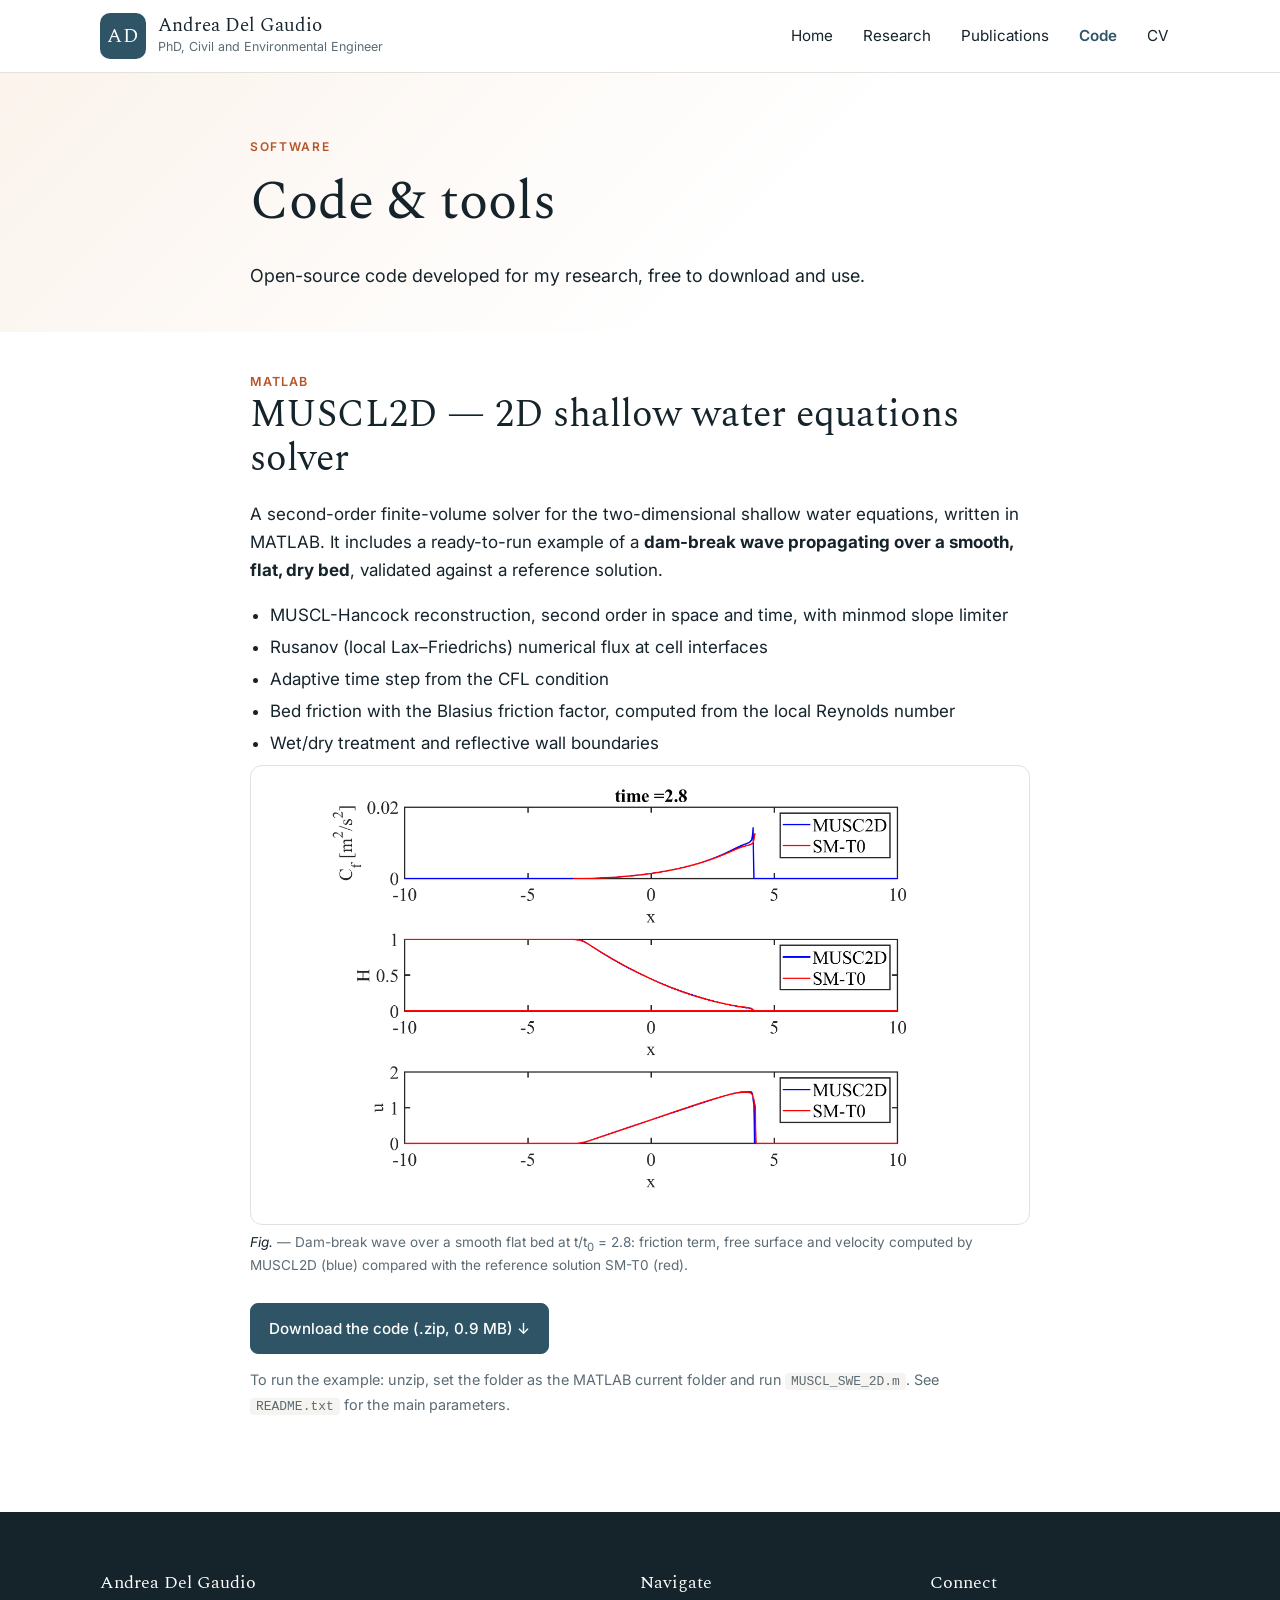
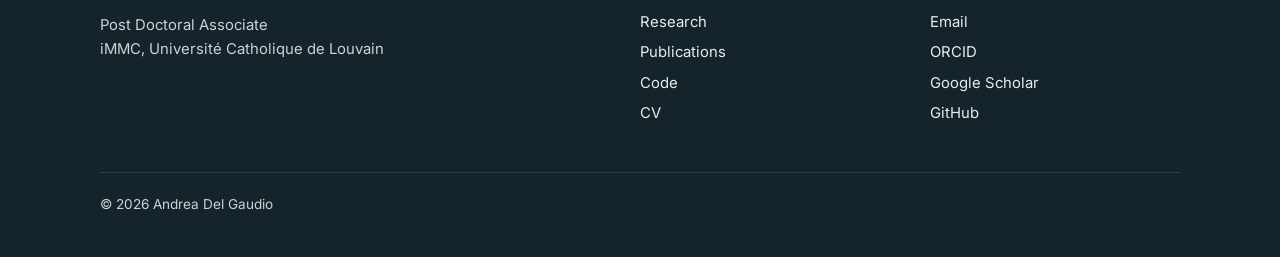
==== code.html @ d789ed64 "Personal academic website Home, Research, Publications, Code and CV pages, with research figures, CV" ====
<!doctype html>
<html lang="en">
<head>
  <meta charset="utf-8">
  <meta name="viewport" content="width=device-width, initial-scale=1">
  <title>Code — Andrea Del Gaudio</title>
  <meta name="description" content="Personal academic website of Andrea Del Gaudio.">
  <link rel="preconnect" href="https://fonts.googleapis.com">
  <link rel="preconnect" href="https://fonts.gstatic.com" crossorigin>
  <link href="https://fonts.googleapis.com/css2?family=Inter:wght@400;500;600;700&family=Spectral:ital,wght@0,400;0,600;1,400&display=swap" rel="stylesheet">
  <link rel="stylesheet" href="css/style.css">
</head>
<body>

<header class="site-header">
  <div class="container">
    <a class="brand" href="index.html">
      <span class="brand-mark">AD</span>
      <span>
        <span class="brand-name">Andrea Del Gaudio</span>
        <span class="brand-sub">PhD, Civil and Environmental Engineer</span>
      </span>
    </a>
    <button class="nav-toggle" aria-label="Menu">&#9776;</button>
    <nav class="nav">
      <a href="index.html">Home</a>
      <a href="research.html">Research</a>
      <a href="publications.html">Publications</a>
      <a href="code.html" class="active">Code</a>
      <a href="cv.html">CV</a>
    </nav>
  </div>
</header>

<div class="page-head">
  <div class="container narrow">
    <p class="eyebrow">Software</p>
    <h1>Code &amp; tools</h1>
    <p class="lead">Open-source code developed for my research, free to download and use.</p>
  </div>
</div>

<section>
  <div class="container narrow">
    <!-- ===== PROJECT: MUSCL2D ===== -->
    <div class="code-card">
      <div class="lang">MATLAB</div>
      <h2>MUSCL2D — 2D shallow water equations solver</h2>
      <p>A second-order finite-volume solver for the two-dimensional shallow water equations, written in MATLAB. It includes a ready-to-run example of a <strong>dam-break wave propagating over a smooth, flat, dry bed</strong>, validated against a reference solution.</p>
      <ul>
        <li>MUSCL-Hancock reconstruction, second order in space and time, with minmod slope limiter</li>
        <li>Rusanov (local Lax–Friedrichs) numerical flux at cell interfaces</li>
        <li>Adaptive time step from the CFL condition</li>
        <li>Bed friction with the Blasius friction factor, computed from the local Reynolds number</li>
        <li>Wet/dry treatment and reflective wall boundaries</li>
      </ul>

      <div class="figures single">
        <figure>
          <img src="images/muscl2d_validation.png" alt="MUSCL2D dam-break validation: friction, free surface and velocity">
          <figcaption><em>Fig.</em> — Dam-break wave over a smooth flat bed at t/t<sub>0</sub> = 2.8: friction term, free surface and velocity computed by MUSCL2D (blue) compared with the reference solution SM-T0 (red).</figcaption>
        </figure>
      </div>

      <div class="btns">
        <a class="btn primary" href="files/MUSCL2D.zip" download>Download the code (.zip, 0.9 MB) &darr;</a>
      </div>
      <p class="muted-note">To run the example: unzip, set the folder as the MATLAB current folder and run <code>MUSCL_SWE_2D.m</code>. See <code>README.txt</code> for the main parameters.</p>
    </div>

    <!-- To add another project, copy the block from "PROJECT: MUSCL2D" down to its closing </div>,
         paste it here and add <hr class="sep"> between the two projects. -->
  </div>
</section>

<footer class="site-footer">
  <div class="container">
    <div class="footer-grid">
      <div>
        <h4>Andrea Del Gaudio</h4>
        <p>Post Doctoral Associate <br> iMMC, Université Catholique de Louvain </p>
      </div>
      <div>
        <h4>Navigate</h4>
        <ul>
          <li><a href="research.html">Research</a></li>
          <li><a href="publications.html">Publications</a></li>
          <li><a href="code.html">Code</a></li>
          <li><a href="cv.html">CV</a></li>
        </ul>
      </div>
      <div>
        <h4>Connect</h4>
        <ul>
          <li><a href="mailto:andrea.delgaudio@uclouvain.be">Email</a></li>
          <li><a href="https://orcid.org/0000-0003-1419-1090">ORCID</a></li>
          <li><a href="https://scholar.google.com/citations?user=aR6D2nIAAAAJ">Google Scholar</a></li>
          <li><a href="https://github.com/delgaudioandrea">GitHub</a></li>
        </ul>
      </div>
    </div>
    <p class="copyright">&copy; <span id="year"></span> Andrea Del Gaudio</p>
  </div>
</footer>

<script src="js/main.js"></script>
</body>
</html>
---- css/style.css ----
/* ==========================================================
   Personal academic site — shared styles
   Edit the colors below to re-theme the whole site.
   ========================================================== */
:root {
  --ink: #15232b;          /* main text */
  --muted: #5b6b74;        /* secondary text */
  --primary: #2f5466;      /* teal: buttons, links, titles */
  --primary-dark: #223f4d;
  --accent: #b5552a;       /* burnt orange: small labels */
  --bg: #ffffff;
  --bg-soft: #f6f4f1;      /* alternating sections */
  --line: #e4e1dc;
  --radius: 14px;
  --maxw: 1120px;
  --serif: "Spectral", Georgia, "Times New Roman", serif;
  --sans: "Inter", -apple-system, BlinkMacSystemFont, "Segoe UI", Roboto, Helvetica, Arial, sans-serif;
}

* { box-sizing: border-box; }
html { scroll-behavior: smooth; }
body {
  margin: 0;
  background: var(--bg);
  color: var(--ink);
  font-family: var(--sans);
  font-size: 17px;
  line-height: 1.65;
  -webkit-font-smoothing: antialiased;
}
img { max-width: 100%; display: block; }
a { color: var(--primary); text-decoration: none; }
a:hover { text-decoration: underline; }

h1, h2, h3 { font-family: var(--serif); font-weight: 600; line-height: 1.15; margin: 0 0 .5em; }
h1 { font-size: clamp(2.3rem, 5vw, 3.4rem); font-weight: 400; }
h2 { font-size: clamp(1.8rem, 3.6vw, 2.4rem); font-weight: 400; }
h3 { font-size: 1.35rem; }

.container { max-width: var(--maxw); margin: 0 auto; padding: 0 20px; }

/* ---------- Header / nav ---------- */
.site-header {
  position: sticky; top: 0; z-index: 50;
  background: rgba(255,255,255,.94);
  backdrop-filter: blur(8px);
  border-bottom: 1px solid var(--line);
}
.site-header .container { display: flex; align-items: center; justify-content: space-between; height: 72px; }
.brand { display: flex; align-items: center; gap: 12px; color: var(--ink); }
.brand:hover { text-decoration: none; }
.brand-mark {
  width: 46px; height: 46px; border-radius: 10px;
  background: var(--primary); color: #fff;
  display: grid; place-items: center;
  font-family: var(--serif); font-size: 1.25rem; letter-spacing: .5px;
}
.brand-name { font-family: var(--serif); font-size: 1.2rem; display: block; line-height: 1.2; }
.brand-sub { font-size: .78rem; color: var(--muted); display: block; }

.nav { display: flex; gap: 6px; }
.nav a { color: var(--ink); font-size: .95rem; padding: 8px 12px; border-radius: 8px; }
.nav a:hover { background: var(--bg-soft); text-decoration: none; }
.nav a.active { color: var(--primary); font-weight: 600; }

.nav-toggle { display: none; background: none; border: 0; font-size: 1.6rem; color: var(--ink); cursor: pointer; }

/* ---------- Hero ---------- */
.hero {
  background: linear-gradient(135deg, #fbf3ec 0%, #ffffff 45%, #f2f6f8 100%);
  padding: 64px 0 80px;
}
.hero .container { display: grid; grid-template-columns: 1.15fr .85fr; gap: 56px; align-items: center; }
.eyebrow {
  font-size: .75rem; font-weight: 600; letter-spacing: .14em; text-transform: uppercase;
  color: var(--accent); margin: 0 0 14px;
}
.role { color: var(--primary); font-weight: 600; margin: 0; }
.affil { margin: 2px 0; }
.affil.muted { color: var(--muted); }
.tagline { font-family: var(--serif); font-style: italic; font-size: 1.2rem; margin: 22px 0 28px; }

.photo {
  aspect-ratio: 1 / 1; width: 100%;
  border-radius: 18px; overflow: hidden;
  box-shadow: 0 18px 40px rgba(21,35,43,.15);
  background: var(--primary);
}
.photo img { width: 100%; height: 100%; object-fit: cover; }
.photo .initials {
  width: 100%; height: 100%; display: grid; place-items: center;
  color: #fff; font-family: var(--serif); font-size: 5rem;
}

/* ---------- Buttons ---------- */
.btns { display: flex; flex-wrap: wrap; gap: 12px; }
.btn {
  display: inline-block; padding: 12px 18px; border-radius: 8px;
  font-weight: 500; font-size: .95rem; border: 1px solid var(--line);
  background: #fff; color: var(--primary);
}
.btn:hover { text-decoration: none; border-color: var(--primary); }
.btn.primary { background: var(--primary); color: #fff; border-color: var(--primary); }
.btn.primary:hover { background: var(--primary-dark); }

/* ---------- Sections ---------- */
section { padding: 80px 0; }
section.soft { background: var(--bg-soft); }
.lead { font-size: 1.12rem; max-width: 760px; }
.narrow { max-width: 820px; }
.page-head { padding: 64px 0 24px; background: linear-gradient(135deg, #fbf3ec 0%, #ffffff 60%); }
.page-head + section { padding-top: 40px; }

.tags { display: flex; flex-wrap: wrap; gap: 10px; margin: 24px 0; padding: 0; list-style: none; }
.tags li { background: #fff; border: 1px solid var(--line); padding: 7px 14px; border-radius: 999px; font-size: .92rem; }

.grid-3 { display: grid; grid-template-columns: repeat(3, 1fr); gap: 22px; margin-top: 32px; }
.card {
  background: #fff; border: 1px solid var(--line); border-radius: var(--radius);
  padding: 28px;
}
.card .num { font-family: var(--serif); font-size: 2rem; color: var(--accent); line-height: 1; margin-bottom: 14px; }
.card p { color: var(--muted); margin: 0; }

.arrow-link { display: inline-block; margin-top: 24px; font-weight: 600; }

/* ---------- Research figures (pairs of pictures) ---------- */
.figures { display: grid; grid-template-columns: 1fr 1fr; gap: 20px; margin: 28px 0 8px; }
.figures figure { margin: 0; }
.figures img {
  width: 100%; height: 240px; object-fit: contain;
  background: #fff; border: 1px solid var(--line); border-radius: 12px; padding: 8px;
}
.figures figcaption { font-size: .85rem; color: var(--muted); margin-top: 8px; line-height: 1.45; }
.figures figcaption em { color: var(--ink); }
.figures img { cursor: zoom-in; transition: border-color .15s; }
.figures img:hover { border-color: var(--primary); }

/* Full-screen picture viewer (see js/main.js) */
.lightbox {
  display: none; position: fixed; inset: 0; z-index: 100;
  background: rgba(21,35,43,.92); cursor: zoom-out;
  flex-direction: column; align-items: center; justify-content: center; padding: 24px;
}
.lightbox.open { display: flex; }
.lightbox img { max-width: 100%; max-height: 82vh; background: #fff; border-radius: 8px; }
.lightbox p { color: #e7eef1; max-width: 900px; text-align: center; font-size: .92rem; margin: 14px 0 0; }
.lightbox p em { color: #fff; }
@media (max-width: 640px) {
  .figures { grid-template-columns: 1fr; }
  .figures img { height: auto; }
}

/* ---------- Publications ---------- */
.pub-year { font-family: var(--serif); font-size: 1.5rem; color: var(--accent); margin: 40px 0 8px; }
.pub { padding: 18px 0; border-bottom: 1px solid var(--line); }
.pub-title { font-weight: 600; }
.pub-authors { color: var(--muted); font-size: .95rem; }
.pub-venue { font-style: italic; font-size: .95rem; }
.pub-links { margin-top: 6px; display: flex; gap: 8px; flex-wrap: wrap; }
.pill { font-size: .78rem; padding: 3px 10px; border: 1px solid var(--line); border-radius: 999px; }
.me { text-decoration: underline; color: var(--ink); }

/* ---------- Code / software ---------- */
.code-card h3 { margin-bottom: .3em; }
.code-card .lang { font-size: .78rem; font-weight: 600; color: var(--accent); letter-spacing: .08em; text-transform: uppercase; }

/* ---------- CV timeline ---------- */
.cv-block { margin-bottom: 44px; }
.cv-item { display: grid; grid-template-columns: 150px 1fr; gap: 20px; padding: 12px 0; border-bottom: 1px solid var(--line); }
.cv-date { color: var(--accent); font-weight: 600; font-size: .92rem; }
.cv-item p { margin: 0; color: var(--muted); }

/* ---------- Contact / links ---------- */
.link-list { list-style: none; padding: 0; margin: 0; display: grid; grid-template-columns: repeat(auto-fill, minmax(230px, 1fr)); gap: 14px; }
.link-list a {
  display: block; background: #fff; border: 1px solid var(--line); border-radius: 10px; padding: 16px 18px;
  color: var(--ink); font-weight: 500;
}
.link-list a span { display: block; font-size: .85rem; color: var(--muted); font-weight: 400; }
.link-list a:hover { border-color: var(--primary); text-decoration: none; }

/* ---------- Footer ---------- */
.site-footer { background: var(--ink); color: #c9d3d8; padding: 56px 0 28px; font-size: .93rem; }
.site-footer a { color: #e7eef1; }
.footer-grid { display: grid; grid-template-columns: 2fr 1fr 1fr; gap: 40px; }
.footer-grid h4 { color: #fff; font-family: var(--serif); font-weight: 400; font-size: 1.15rem; margin: 0 0 12px; }
.footer-grid ul { list-style: none; margin: 0; padding: 0; }
.footer-grid li { margin: 6px 0; }
.copyright { border-top: 1px solid rgba(255,255,255,.12); margin-top: 40px; padding-top: 20px; font-size: .85rem; }

/* ---------- Responsive ---------- */
@media (max-width: 860px) {
  .hero .container { grid-template-columns: 1fr; gap: 36px; }
  .hero .photo { max-width: 320px; order: -1; }
  .grid-3 { grid-template-columns: 1fr; }
  .footer-grid { grid-template-columns: 1fr; gap: 24px; }
  .cv-item { grid-template-columns: 1fr; gap: 2px; }
  .nav-toggle { display: block; }
  .nav {
    display: none; position: absolute; top: 72px; left: 0; right: 0;
    flex-direction: column; background: #fff; border-bottom: 1px solid var(--line); padding: 10px 16px;
  }
  .nav.open { display: flex; }
  section { padding: 56px 0; }
  .container { padding: 0 16px; }
}

/* "Related work" lines on the Research page: paper list in italics, label upright */
.related { font-style: italic; }
.related strong { font-style: normal; }

/* One large picture (e.g. the ongoing project on the Research page) */
.figures.single { grid-template-columns: 1fr; margin: 8px 0 28px; }
.figures.single img { height: auto; max-height: 460px; }

/* Code page */
.code-card ul { padding-left: 20px; margin: 0 0 8px; }
.code-card li { margin: 4px 0; }
.muted-note { color: var(--muted); font-size: .9rem; margin-top: 14px; }
code { font-family: Consolas, "Courier New", monospace; font-size: .9em; background: var(--bg-soft); padding: 1px 6px; border-radius: 4px; }
hr.sep { border: 0; border-top: 1px solid var(--line); margin: 56px 0; }
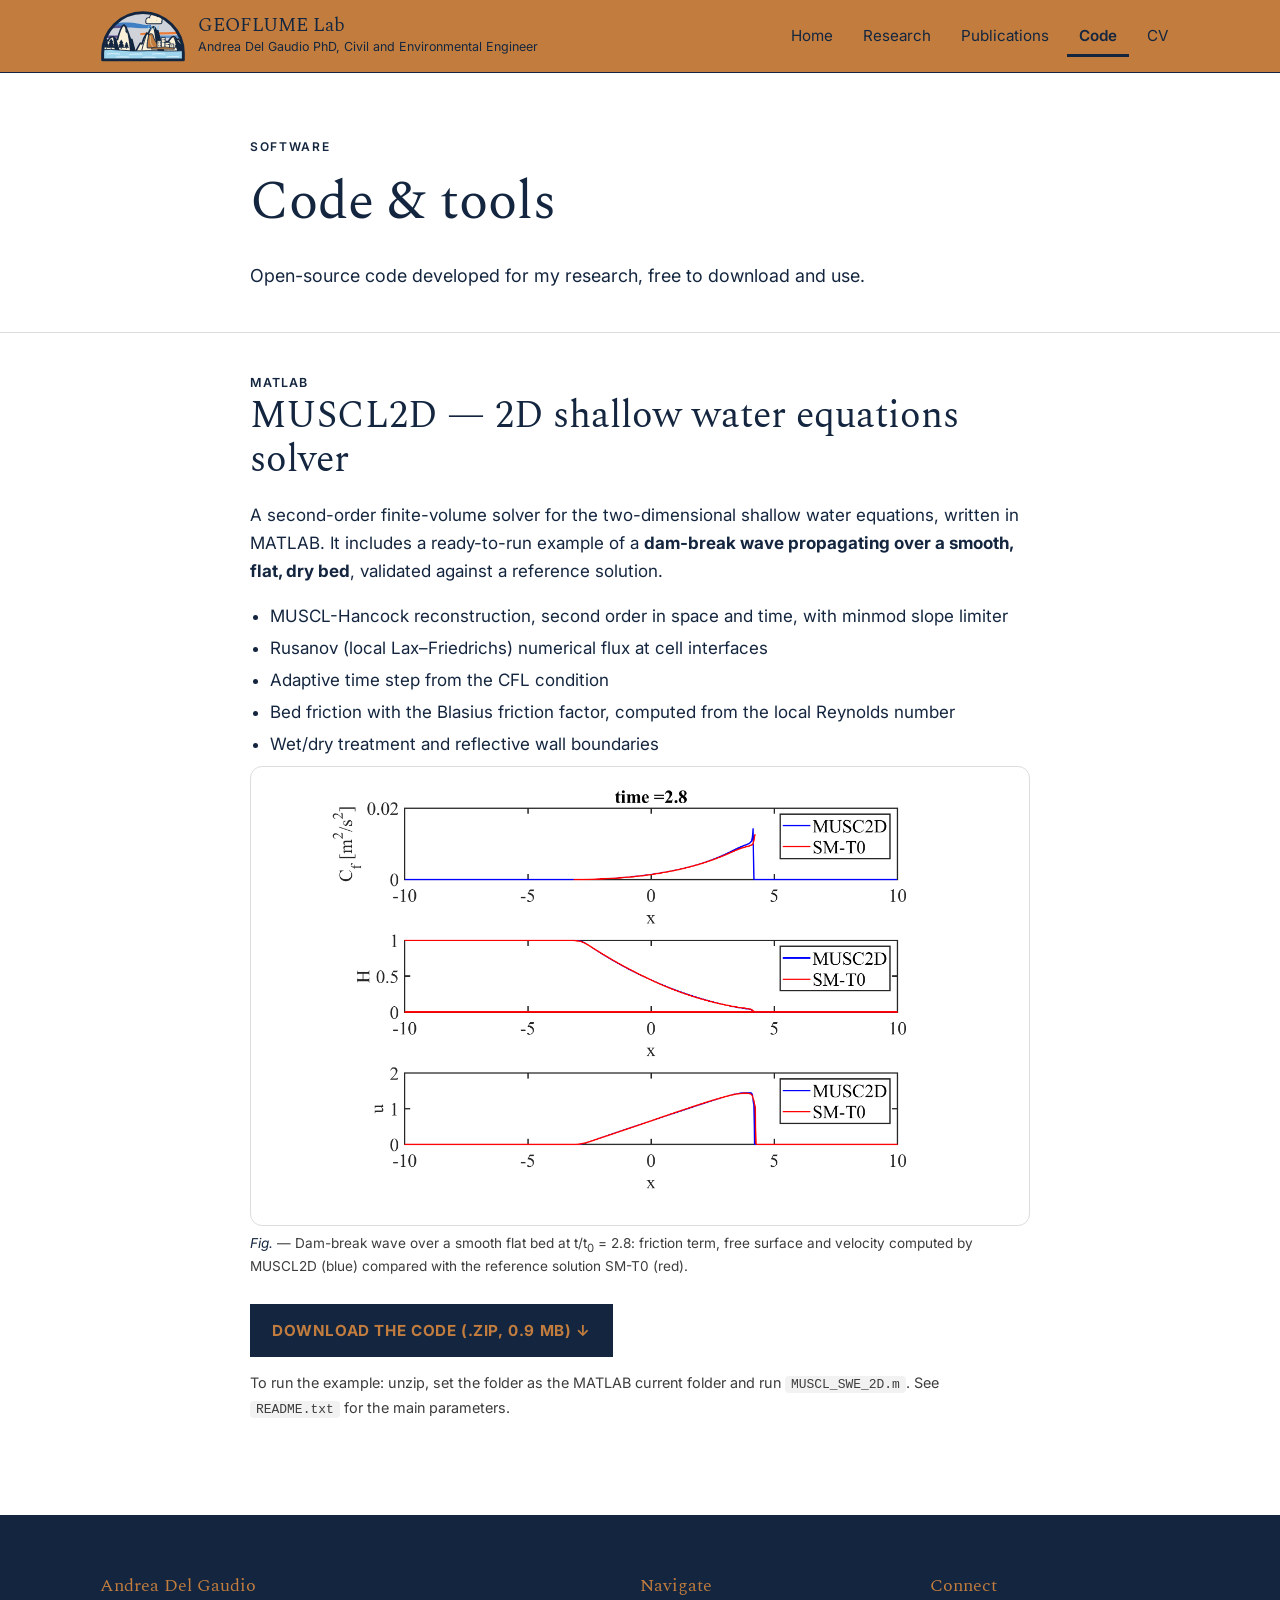
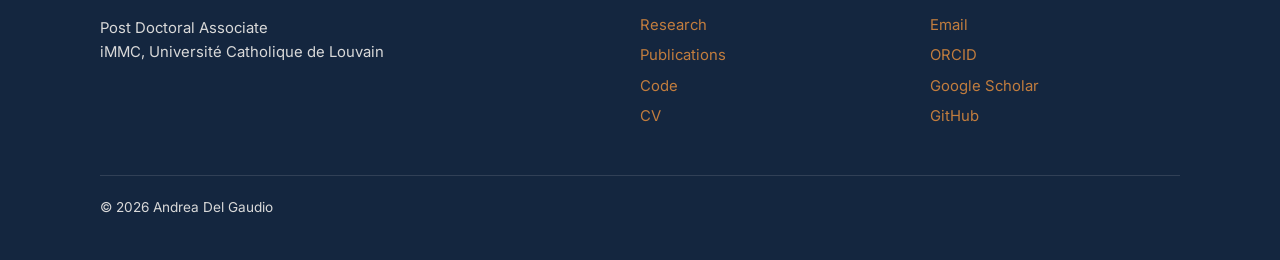
==== commit d949e10c: "Update design, add logo, photo, research figures and code Co-Authored-By: Claude Opus 5.5 <noreply@a" ====
--- a/code.html
+++ b/code.html
@@ -15,10 +15,10 @@
 <header class="site-header">
   <div class="container">
     <a class="brand" href="index.html">
-      <span class="brand-mark">AD</span>
+      <img class="brand-logo" src="images/geoflume_mark.svg" alt="GeoFlume lab logo">
       <span>
-        <span class="brand-name">Andrea Del Gaudio</span>
-        <span class="brand-sub">PhD, Civil and Environmental Engineer</span>
+        <span class="brand-name">GEOFLUME Lab </span>
+        <span class="brand-sub">Andrea Del Gaudio PhD, Civil and Environmental Engineer</span>
       </span>
     </a>
     <button class="nav-toggle" aria-label="Menu">&#9776;</button>
--- a/css/style.css
+++ b/css/style.css
@@ -3,14 +3,19 @@
    Edit the colors below to re-theme the whole site.
    ========================================================== */
 :root {
-  --ink: #15232b;          /* main text */
-  --muted: #5b6b74;        /* secondary text */
-  --primary: #2f5466;      /* teal: buttons, links, titles */
-  --primary-dark: #223f4d;
-  --accent: #b5552a;       /* burnt orange: small labels */
+  --navy: #14263f;         /* dark blue: used where the site was black */
+  --ink: var(--navy);      /* main text */
+  --muted: #3d3d3d;        /* secondary text: dark grey */
+  --primary: var(--navy);  /* buttons, logo, photo box */
+  --primary-dark: #22395a;
+  --brown: #c27d3e;        /* brown: header, contact section, accents on dark blue */
+  --on-primary: var(--brown); /* text color on dark blue buttons/boxes */
+  --link: #7a4518;         /* dark brown: links on white */
+  --accent: var(--navy);   /* small labels, numbers */
   --bg: #ffffff;
-  --bg-soft: #f6f4f1;      /* alternating sections */
-  --line: #e4e1dc;
+  --bg-soft: #ffffff;      /* other sections: white */
+  --line: #dddddd;         /* light grey borders */
+  --footer: var(--navy);   /* dark blue footer */
   --radius: 14px;
   --maxw: 1120px;
   --serif: "Spectral", Georgia, "Times New Roman", serif;
@@ -29,7 +34,7 @@
   -webkit-font-smoothing: antialiased;
 }
 img { max-width: 100%; display: block; }
-a { color: var(--primary); text-decoration: none; }
+a { color: var(--link); text-decoration: none; }
 a:hover { text-decoration: underline; }
 
 h1, h2, h3 { font-family: var(--serif); font-weight: 600; line-height: 1.15; margin: 0 0 .5em; }
@@ -42,16 +47,15 @@
 /* ---------- Header / nav ---------- */
 .site-header {
   position: sticky; top: 0; z-index: 50;
-  background: rgba(255,255,255,.94);
-  backdrop-filter: blur(8px);
-  border-bottom: 1px solid var(--line);
+  background: var(--brown);
+  border-bottom: 1px solid var(--navy);
 }
 .site-header .container { display: flex; align-items: center; justify-content: space-between; height: 72px; }
 .brand { display: flex; align-items: center; gap: 12px; color: var(--ink); }
 .brand:hover { text-decoration: none; }
 .brand-mark {
   width: 46px; height: 46px; border-radius: 10px;
-  background: var(--primary); color: #fff;
+  background: var(--primary); color: var(--on-primary);
   display: grid; place-items: center;
   font-family: var(--serif); font-size: 1.25rem; letter-spacing: .5px;
 }
@@ -60,14 +64,14 @@
 
 .nav { display: flex; gap: 6px; }
 .nav a { color: var(--ink); font-size: .95rem; padding: 8px 12px; border-radius: 8px; }
-.nav a:hover { background: var(--bg-soft); text-decoration: none; }
-.nav a.active { color: var(--primary); font-weight: 600; }
+.nav a:hover { background: rgba(0,0,0,.08); text-decoration: none; }
+.nav a.active { color: var(--ink); font-weight: 600; box-shadow: inset 0 -3px 0 var(--navy); border-radius: 0; }
 
 .nav-toggle { display: none; background: none; border: 0; font-size: 1.6rem; color: var(--ink); cursor: pointer; }
 
 /* ---------- Hero ---------- */
 .hero {
-  background: linear-gradient(135deg, #fbf3ec 0%, #ffffff 45%, #f2f6f8 100%);
+  background: #ffffff;
   padding: 64px 0 80px;
 }
 .hero .container { display: grid; grid-template-columns: 1.15fr .85fr; gap: 56px; align-items: center; }
@@ -81,48 +85,56 @@
 .tagline { font-family: var(--serif); font-style: italic; font-size: 1.2rem; margin: 22px 0 28px; }
 
 .photo {
-  aspect-ratio: 1 / 1; width: 100%;
+  aspect-ratio: 3 / 4; width: 100%; max-width: 380px; justify-self: center;   /* portrait frame, same shape as the photo */
   border-radius: 18px; overflow: hidden;
-  box-shadow: 0 18px 40px rgba(21,35,43,.15);
-  background: var(--primary);
-}
-.photo img { width: 100%; height: 100%; object-fit: cover; }
+  /* no shadow: just the picture */
+  background: transparent;
+}
+.photo img { width: 100%; height: 100%; object-fit: cover; object-position: 50% 30%; transform: scale(1); transform-origin: 48% 45%; }  /* portrait framing: raise scale() to zoom in */
 .photo .initials {
   width: 100%; height: 100%; display: grid; place-items: center;
-  color: #fff; font-family: var(--serif); font-size: 5rem;
+  color: var(--on-primary); font-family: var(--serif); font-size: 5rem;
 }
 
 /* ---------- Buttons ---------- */
 .btns { display: flex; flex-wrap: wrap; gap: 12px; }
 .btn {
-  display: inline-block; padding: 12px 18px; border-radius: 8px;
-  font-weight: 500; font-size: .95rem; border: 1px solid var(--line);
-  background: #fff; color: var(--primary);
-}
-.btn:hover { text-decoration: none; border-color: var(--primary); }
-.btn.primary { background: var(--primary); color: #fff; border-color: var(--primary); }
+  display: inline-block; padding: 12px 20px; border-radius: 0;
+  font-weight: 700; font-size: .95rem; text-transform: uppercase; letter-spacing: .04em; border: 2px solid var(--navy);
+  background: #fff; color: var(--ink);
+}
+.btn:hover { text-decoration: none; background: var(--navy); color: var(--brown); }
+.btn.primary { background: var(--primary); color: var(--on-primary); border-color: var(--primary); }
 .btn.primary:hover { background: var(--primary-dark); }
 
 /* ---------- Sections ---------- */
 section { padding: 80px 0; }
 section.soft { background: var(--bg-soft); }
+section.brown { background: var(--brown); }
+/* thin line between white sections so they stay distinct */
+section + section, .hero + section, .page-head + section { border-top: 1px solid var(--line); }
 .lead { font-size: 1.12rem; max-width: 760px; }
 .narrow { max-width: 820px; }
-.page-head { padding: 64px 0 24px; background: linear-gradient(135deg, #fbf3ec 0%, #ffffff 60%); }
+.page-head { padding: 64px 0 24px; background: #ffffff; }
 .page-head + section { padding-top: 40px; }
 
 .tags { display: flex; flex-wrap: wrap; gap: 10px; margin: 24px 0; padding: 0; list-style: none; }
-.tags li { background: #fff; border: 1px solid var(--line); padding: 7px 14px; border-radius: 999px; font-size: .92rem; }
+.tags li { background: #fff; border: 2px solid var(--navy); font-weight: 500; padding: 7px 14px; border-radius: 999px; font-size: .92rem; }
 
 .grid-3 { display: grid; grid-template-columns: repeat(3, 1fr); gap: 22px; margin-top: 32px; }
 .card {
   background: #fff; border: 1px solid var(--line); border-radius: var(--radius);
   padding: 28px;
 }
-.card .num { font-family: var(--serif); font-size: 2rem; color: var(--accent); line-height: 1; margin-bottom: 14px; }
+/* Theme numbers (01, 02...): bold brown on a dark blue box */
+.num {
+  display: inline-block; background: var(--navy); color: var(--brown);
+  font-family: var(--serif); font-weight: 600; font-size: 1.8rem; line-height: 1;
+  padding: 8px 12px; margin-bottom: 16px;
+}
 .card p { color: var(--muted); margin: 0; }
 
-.arrow-link { display: inline-block; margin-top: 24px; font-weight: 600; }
+.arrow-link { display: inline-block; margin-top: 24px; font-weight: 700; color: var(--navy); }
 
 /* ---------- Research figures (pairs of pictures) ---------- */
 .figures { display: grid; grid-template-columns: 1fr 1fr; gap: 20px; margin: 28px 0 8px; }
@@ -139,7 +151,7 @@
 /* Full-screen picture viewer (see js/main.js) */
 .lightbox {
   display: none; position: fixed; inset: 0; z-index: 100;
-  background: rgba(21,35,43,.92); cursor: zoom-out;
+  background: rgba(20,38,63,.94); cursor: zoom-out;
   flex-direction: column; align-items: center; justify-content: center; padding: 24px;
 }
 .lightbox.open { display: flex; }
@@ -181,10 +193,10 @@
 .link-list a:hover { border-color: var(--primary); text-decoration: none; }
 
 /* ---------- Footer ---------- */
-.site-footer { background: var(--ink); color: #c9d3d8; padding: 56px 0 28px; font-size: .93rem; }
-.site-footer a { color: #e7eef1; }
+.site-footer { background: var(--footer); color: #d9d9d9; padding: 56px 0 28px; font-size: .93rem; }
+.site-footer a { color: var(--brown); }
 .footer-grid { display: grid; grid-template-columns: 2fr 1fr 1fr; gap: 40px; }
-.footer-grid h4 { color: #fff; font-family: var(--serif); font-weight: 400; font-size: 1.15rem; margin: 0 0 12px; }
+.footer-grid h4 { color: var(--brown); font-family: var(--serif); font-weight: 400; font-size: 1.15rem; margin: 0 0 12px; }
 .footer-grid ul { list-style: none; margin: 0; padding: 0; }
 .footer-grid li { margin: 6px 0; }
 .copyright { border-top: 1px solid rgba(255,255,255,.12); margin-top: 40px; padding-top: 20px; font-size: .85rem; }
@@ -199,7 +211,7 @@
   .nav-toggle { display: block; }
   .nav {
     display: none; position: absolute; top: 72px; left: 0; right: 0;
-    flex-direction: column; background: #fff; border-bottom: 1px solid var(--line); padding: 10px 16px;
+    flex-direction: column; background: var(--brown); border-bottom: 1px solid var(--navy); padding: 10px 16px;
   }
   .nav.open { display: flex; }
   section { padding: 56px 0; }
@@ -218,5 +230,34 @@
 .code-card ul { padding-left: 20px; margin: 0 0 8px; }
 .code-card li { margin: 4px 0; }
 .muted-note { color: var(--muted); font-size: .9rem; margin-top: 14px; }
-code { font-family: Consolas, "Courier New", monospace; font-size: .9em; background: var(--bg-soft); padding: 1px 6px; border-radius: 4px; }
+code { font-family: Consolas, "Courier New", monospace; font-size: .9em; background: #f2f2f2; padding: 1px 6px; border-radius: 4px; }
 hr.sep { border: 0; border-top: 1px solid var(--line); margin: 56px 0; }
+
+/* On the brown section, links are dark blue and underlined */
+section.brown a:not(.btn):not(.link-list a) { color: var(--navy); text-decoration: underline; }
+.page-head .lead, .hero .tagline { color: var(--navy); }
+
+/* All contact cards (Links & contact): dark blue with bold brown text */
+.link-list a { background: var(--navy); border-color: var(--navy); color: var(--brown); font-weight: 700; }
+.link-list a span { color: #fff; font-weight: 400; }
+.link-list a:hover { background: var(--primary-dark); }
+
+/* Links inside the page introductions (e.g. Google Scholar / ORCID on Publications): bold dark blue */
+.page-head .lead a { color: var(--navy); font-weight: 700; }
+
+/* DOI / PDF / Code buttons under each publication: bold dark blue, dark blue and brown on hover */
+a.pill { color: var(--navy); font-weight: 700; border: 1.5px solid var(--navy); }
+a.pill:hover { background: var(--navy); color: var(--brown); text-decoration: none; }
+
+/* GeoFlume name: bold dark blue. Acronym line: dark blue band, white text, GEO / FLU / ME in bold brown */
+.gf { font-weight: 800; color: var(--navy); }
+.acronym { display: inline-block; background: var(--navy); color: #fff; font-size: 1.1rem; margin-top: 24px; padding: 10px 16px; }
+.acronym .gf { color: var(--brown); }
+.ac { color: var(--brown); font-weight: 800; }
+
+/* Subtitle under the name in the brown header: dark blue for contrast */
+.site-header .brand-sub { color: var(--navy); }
+
+/* GeoFlume emblem in the header (replaces the "AD" box) */
+.brand-logo { height: 52px; width: auto; display: block; }
+@media (max-width: 860px) { .brand-logo { height: 42px; } }
